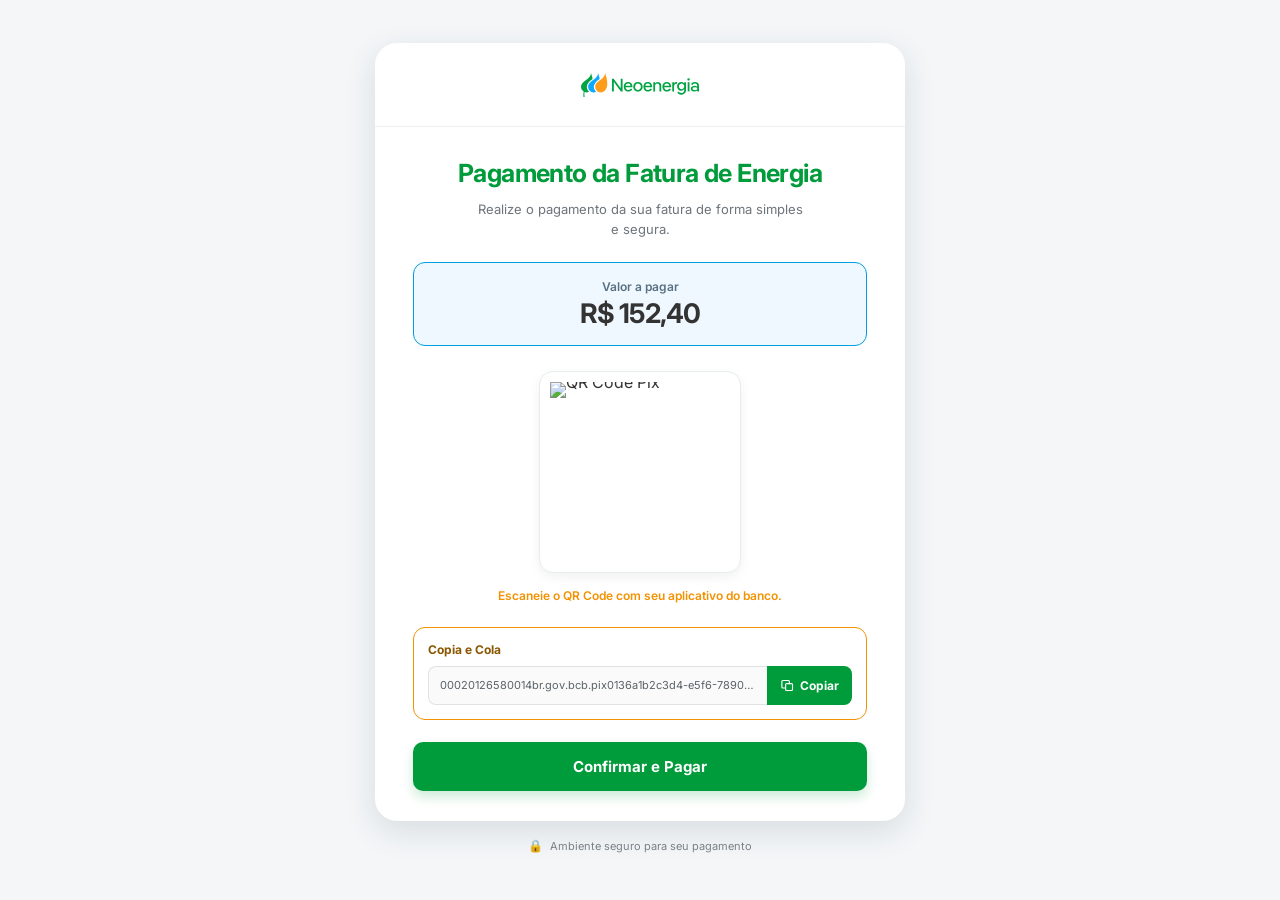
==== checkout.html @ 5bafe544 "Add files via upload" ====
<!doctype html>
<html lang="pt-BR">
<head>
  <meta charset="UTF-8" />
  <meta name="viewport" content="width=device-width, initial-scale=1.0" />
  <meta name="theme-color" content="#009B3A" />
  <title>Neoenergia | Pagamento da Fatura</title>
  <link rel="preconnect" href="https://fonts.googleapis.com" />
  <link rel="preconnect" href="https://fonts.gstatic.com" crossorigin />
  <link href="https://fonts.googleapis.com/css2?family=Inter:wght@400;500;600;700;800&display=swap" rel="stylesheet" />
  <link rel="stylesheet" href="checkout.css" />
</head>
<body>
  <main class="page-shell">
    <section class="payment-card" aria-labelledby="paymentTitle">
      <header class="payment-header">
        <img src="assets/logo.svg" alt="Neoenergia" style="max-height: 40px;">
      </header>
      <div class="card-content">
        <h1 id="paymentTitle">Pagamento da Fatura de Energia</h1>
        <p class="intro">Realize o pagamento da sua fatura de forma simples e segura.</p>
        <section class="amount-box" aria-label="Resumo do pagamento">
          <span>Valor a pagar</span>
          <strong id="paymentAmount">R$ 152,40</strong>
        </section>
        <section class="qr-area" aria-label="Pagamento por QR Code">
          <div class="qr-frame"><img id="pixQrCode" src="https://api.qrserver.com/v1/create-qr-code/?size=180x180&data=00020126580014br.gov.bcb.pix" alt="QR Code Pix"></div>
          <p>Escaneie o QR Code com seu aplicativo do banco.</p>
        </section>
        <section class="copy-area" aria-labelledby="copyTitle">
          <h2 id="copyTitle">Copia e Cola</h2>
          <div class="copy-control">
            <input id="pixCode" type="text" readonly aria-label="Código Pix" value="00020126580014br.gov.bcb.pix0136a1b2c3d4-e5f6-7890-abcd-ef12345678905204000053039865802BR5925NEOENERGIA PAGAMENTOS6009SALVADOR62070503***6304A13F">
            <button id="copyButton" type="button" aria-label="Copiar código Pix"><svg viewBox="0 0 24 24" aria-hidden="true"><rect x="9" y="9" width="11" height="11" rx="1.5"/><path d="M15 9V5.5A1.5 1.5 0 0 0 13.5 4h-9A1.5 1.5 0 0 0 3 5.5v9A1.5 1.5 0 0 0 4.5 16H9"/></svg><span>Copiar</span></button>
          </div>
        </section>
        <button class="pay-button" type="button">Confirmar e Pagar</button>
      </div>
    </section>
    <p class="security-note"><span aria-hidden="true">🔒</span> Ambiente seguro para seu pagamento</p>
  </main>
  <script src="script.js"></script>
</body>
</html>
---- checkout.css ----
:root{--green:#009B3A;--blue:#009EE3;--orange:#F39200;--page:#F4F6F8;--card:#FFF;--text:#333;--muted:#6d747a}*{box-sizing:border-box}body{margin:0;background:var(--page);color:var(--text);font-family:Inter,Roboto,Arial,sans-serif}.page-shell{min-height:100svh;padding:24px 16px 28px;display:flex;flex-direction:column;align-items:center;justify-content:center}.payment-card{width:min(100%,530px);background:var(--card);border-radius:22px;overflow:hidden;box-shadow:0 10px 32px rgba(24,52,73,.13)}.payment-header{min-height:78px;display:flex;align-items:center;justify-content:center;border-bottom:1px solid #edf0f1;padding:18px}.payment-header img{display:block;width:auto}.card-content{padding:27px 20px 22px}h1{color:var(--green);font-size:23px;line-height:1.22;text-align:center;letter-spacing:-.6px;margin:0}.intro{color:var(--muted);font-size:13px;line-height:1.55;text-align:center;margin:10px auto 23px;max-width:330px}.amount-box{background:#F0F8FF;border:1px solid var(--blue);border-radius:12px;text-align:center;padding:16px}.amount-box span{display:block;color:#587080;font-size:12px;font-weight:600;margin-bottom:5px}.amount-box strong{display:block;font-size:27px;line-height:1.1;letter-spacing:-.9px}.qr-area{display:flex;flex-direction:column;align-items:center;padding:25px 0 23px}.qr-frame{background:#fff;border:1px solid #e7ecee;border-radius:14px;padding:10px;line-height:0;box-shadow:0 4px 12px rgba(0,0,0,.06)}.qr-frame img{display:block;width:164px;height:164px}.qr-area p{color:var(--orange);font-size:12px;font-weight:600;text-align:center;line-height:1.45;margin:14px 0 0}.copy-area{border:1px solid var(--orange);border-radius:12px;padding:14px}.copy-area h2{font-size:12px;margin:0 0 9px;color:#8a5700}.copy-control{display:flex;align-items:stretch}.copy-control input{min-width:0;flex:1;border:1px solid #dfe3e4;border-right:0;border-radius:8px 0 0 8px;background:#fafafa;color:#5b6368;font:11px/1.3 Inter,Arial,sans-serif;padding:11px;outline:none;white-space:nowrap;overflow:hidden;text-overflow:ellipsis}.copy-control button{border:0;background:var(--green);color:#fff;padding:0 13px;border-radius:0 8px 8px 0;cursor:pointer;font:700 12px Inter,Arial,sans-serif;display:flex;align-items:center;gap:5px;transition:background .2s,transform .2s}.copy-control button:hover{background:#007f30}.copy-control button:active{transform:scale(.98)}.copy-control svg{width:15px;height:15px;fill:none;stroke:currentColor;stroke-width:1.8;stroke-linecap:round;stroke-linejoin:round}.pay-button{margin-top:22px;width:100%;border:0;border-radius:10px;background:var(--green);color:#fff;box-shadow:0 6px 12px rgba(0,155,58,.2);cursor:pointer;font:700 15px Inter,Arial,sans-serif;padding:15px 18px;transition:background .2s,transform .2s}.pay-button:hover{background:#007f30}.pay-button:active{transform:translateY(1px)}.security-note{font-size:11px;color:#788087;margin:17px 0 0}.security-note span{font-size:12px;margin-right:4px}@media(min-width:520px){.card-content{padding:31px 38px 30px}.payment-header{min-height:84px}.qr-frame img{width:180px;height:180px}h1{font-size:25px}}
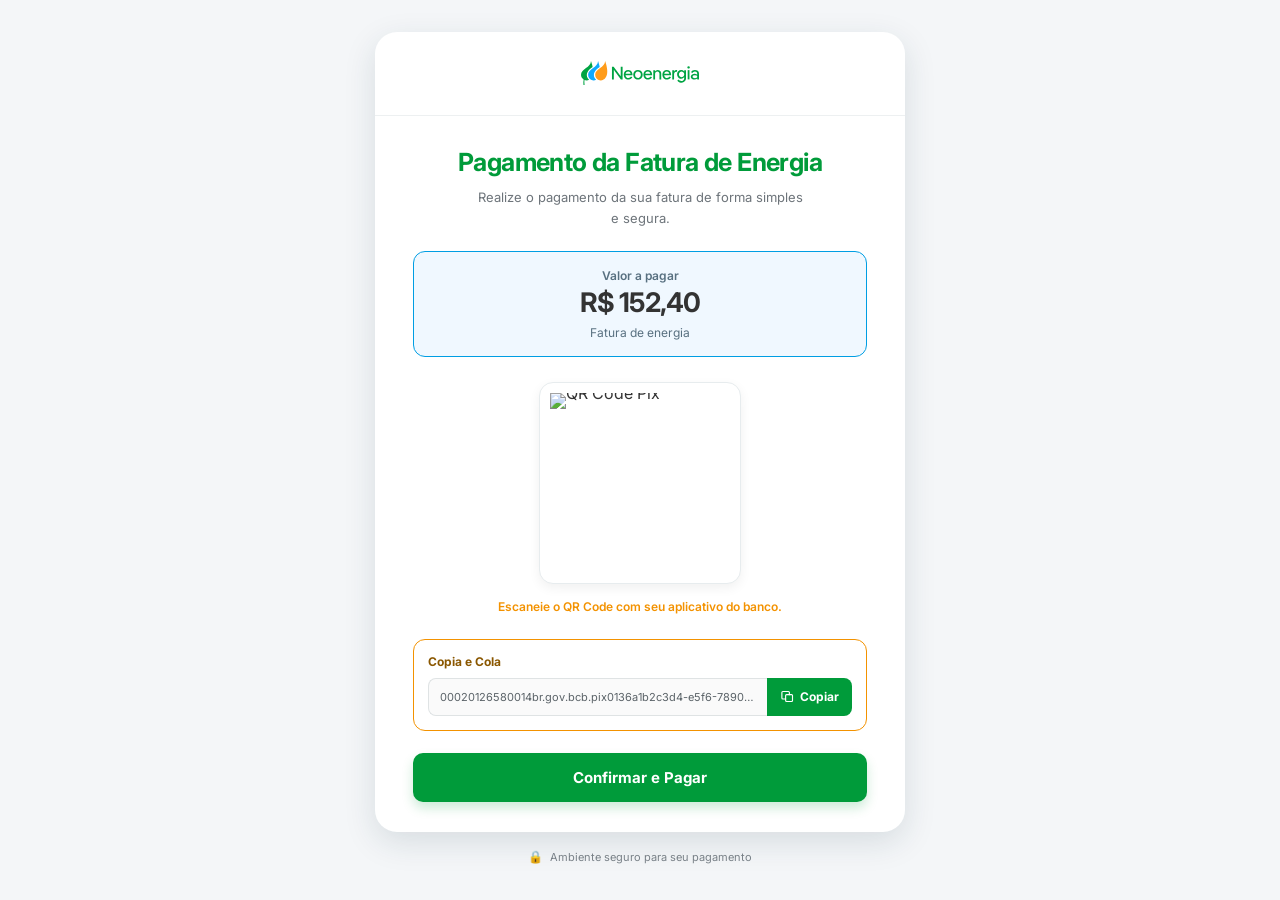
==== commit ba28b223: "Add files via upload" ====
--- a/checkout.html
+++ b/checkout.html
@@ -9,6 +9,7 @@
   <link rel="preconnect" href="https://fonts.gstatic.com" crossorigin />
   <link href="https://fonts.googleapis.com/css2?family=Inter:wght@400;500;600;700;800&display=swap" rel="stylesheet" />
   <link rel="stylesheet" href="checkout.css" />
+  <style>.amount-box p{font-size:12px;color:#587080;margin:8px 0 0}</style>
 </head>
 <body>
   <main class="page-shell">
@@ -22,6 +23,7 @@
         <section class="amount-box" aria-label="Resumo do pagamento">
           <span>Valor a pagar</span>
           <strong id="paymentAmount">R$ 152,40</strong>
+          <p id="paymentDescription">Fatura de energia</p>
         </section>
         <section class="qr-area" aria-label="Pagamento por QR Code">
           <div class="qr-frame"><img id="pixQrCode" src="https://api.qrserver.com/v1/create-qr-code/?size=180x180&data=00020126580014br.gov.bcb.pix" alt="QR Code Pix"></div>
